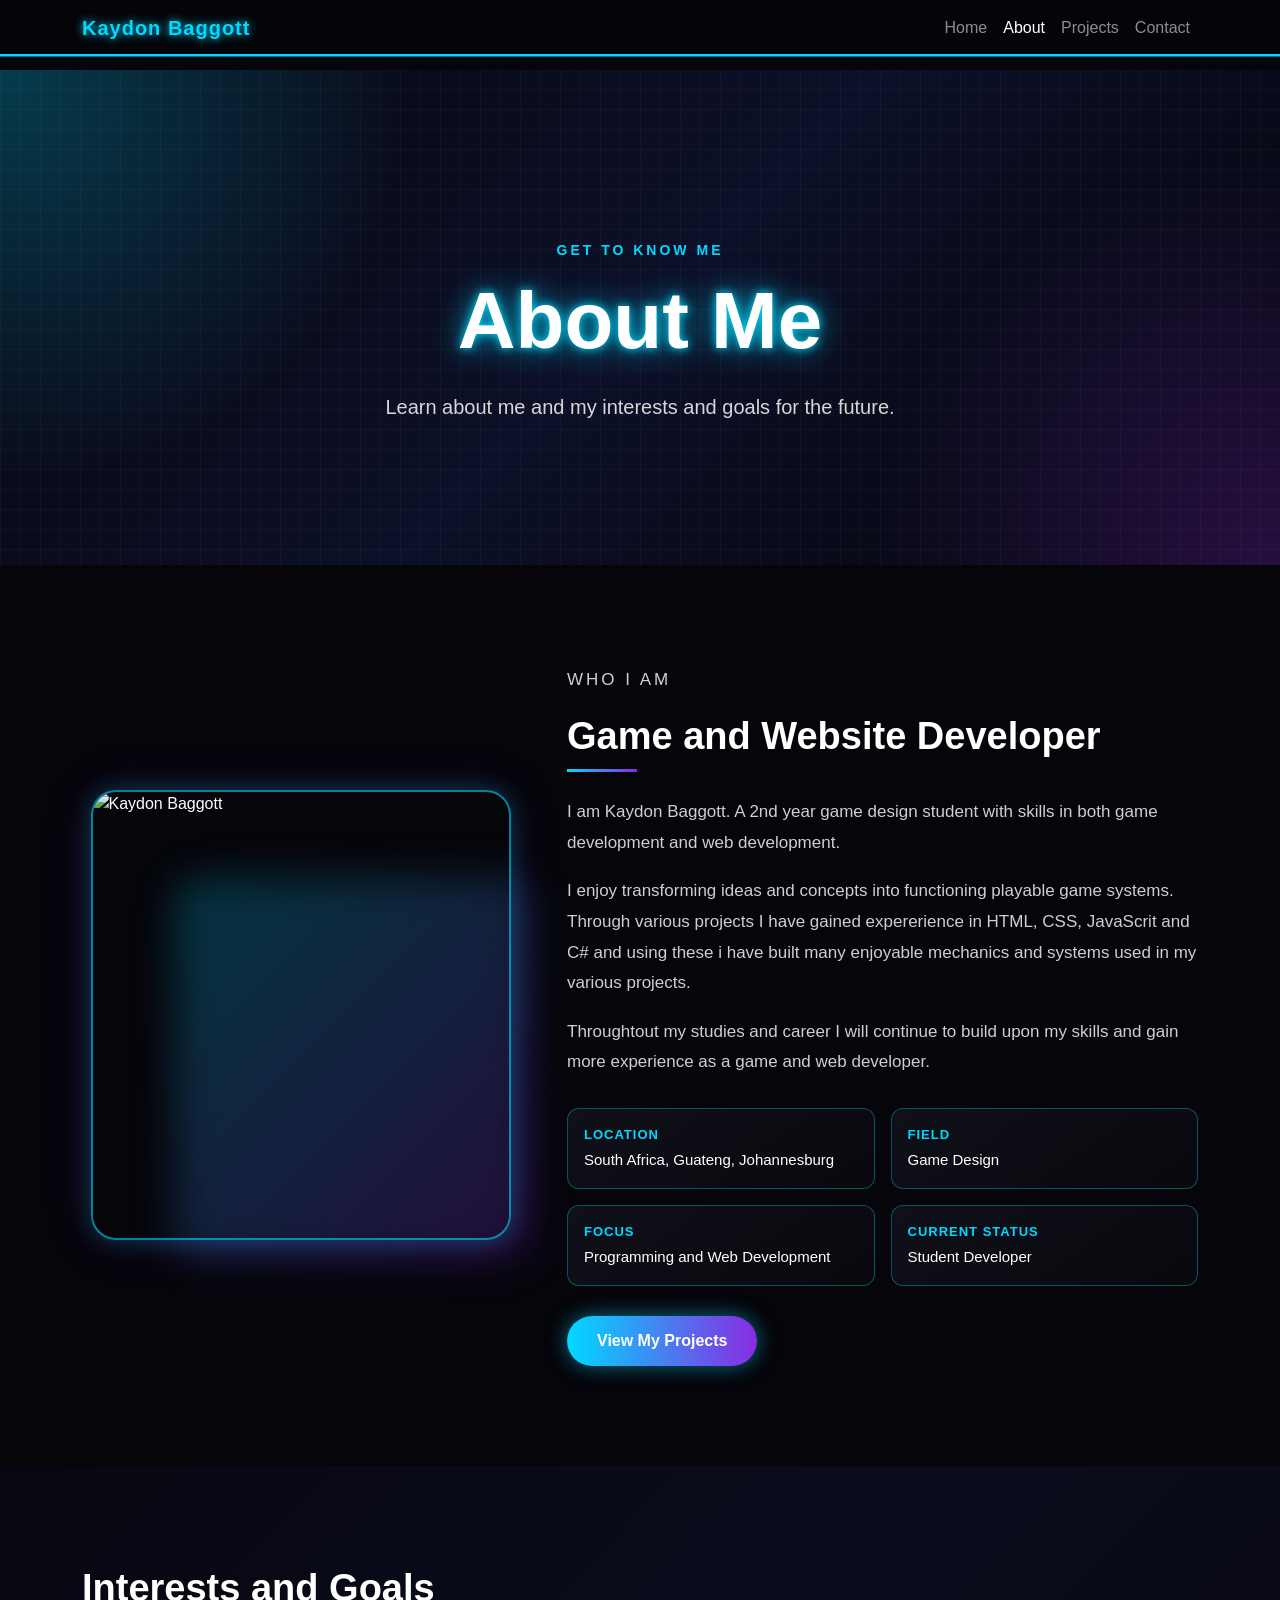
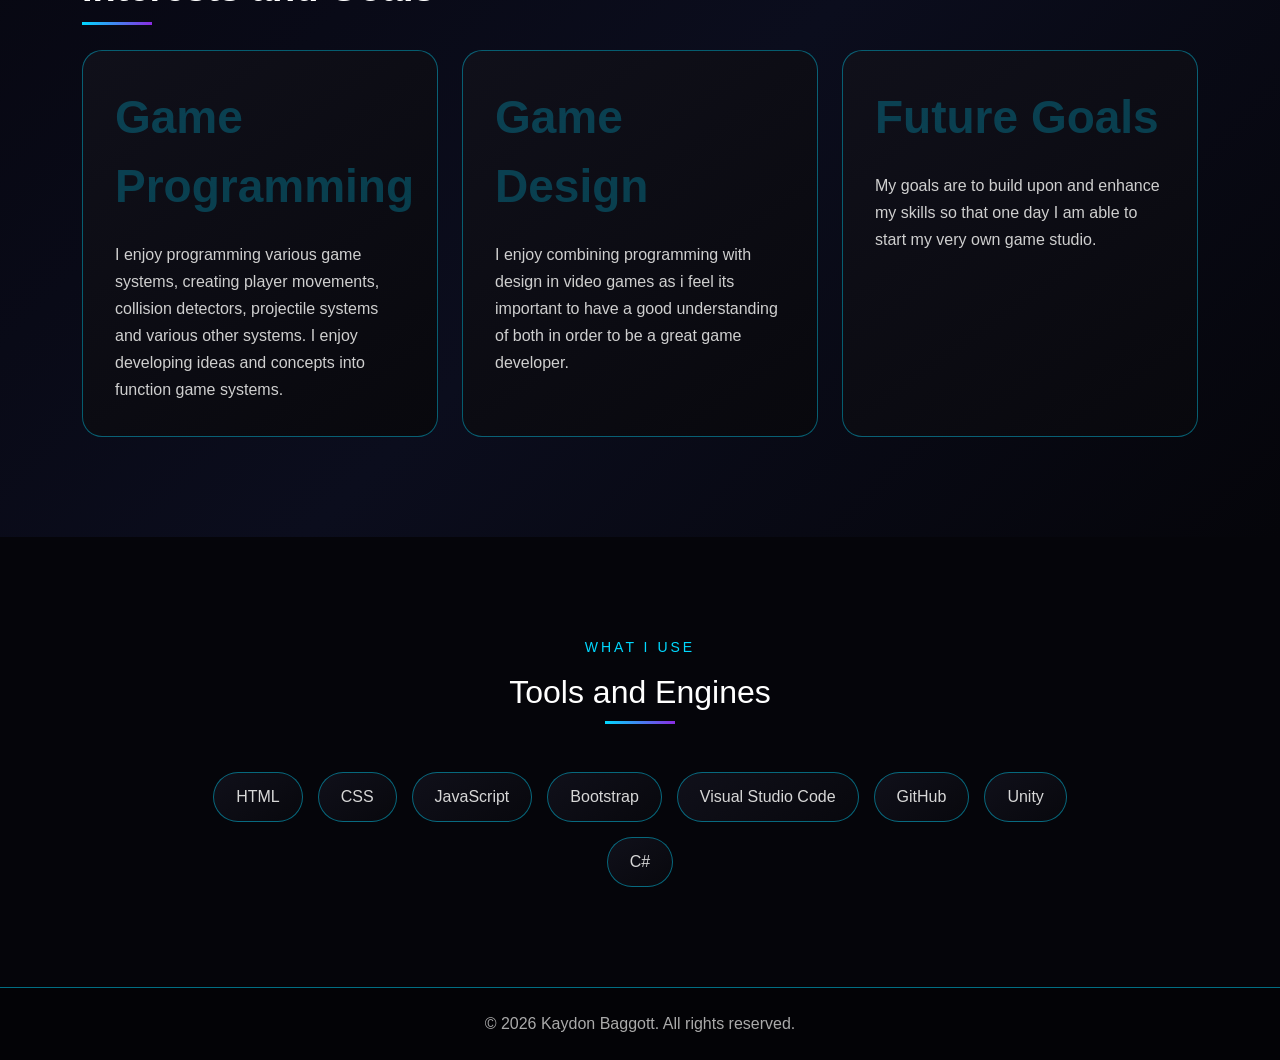
==== about.html @ 8b9bbdbb "added files" ====
<!DOCTYPE html>

<html lang="en">

<head>

    <meta charset="UTF-8">
    
    <meta name="viewport" content="width=device-width, initial-scale=1.0">

    <title>About | Kaydon Baggott</title>

    <!-- Bootstrap Reference -->

    <link href="https://cdn.jsdelivr.net/npm/bootstrap@5.3.3/dist/css/bootstrap.min.css"rel="stylesheet" >

    <!-- CSS Reference -->

    <link rel="stylesheet" href="style.css">

    <!--JavaScript Reference-->

    <script src="script.js" defer></script>

    <!--Scroll To Top Button-->

    <button id="top-button" type="button">&uArr;</button>

</head>

<body>

    <!-- Navigation Bar -->

    <nav class="navbar navbar-expand-lg navbar-dark fixed-top custom-navbar">

        <div class="container">

            <a class="navbar-brand" href="index.html">
                Kaydon Baggott
            </a>

            <button
                class="navbar-toggler"
                type="button"
                data-bs-toggle="collapse"
                data-bs-target="#navbarNav"
                aria-controls="navbarNav"
                aria-expanded="false"
                aria-label="Toggle navigation"
            >
                <span class="navbar-toggler-icon"></span>
            </button>

            <div class="collapse navbar-collapse" id="navbarNav">

                <ul class="navbar-nav ms-auto">

                    <li class="nav-item">

                        <a class="nav-link" href="index.html">
                            Home
                        </a>
                    </li>

                    <li class="nav-item">

                        <a class="nav-link active" href="about.html">
                            About
                        </a>
                    </li>

                    <li class="nav-item">

                        <a class="nav-link" href="projects.html">
                            Projects
                        </a>
                    </li>

                    <li class="nav-item">

                        <a class="nav-link" href="contact.html">
                            Contact
                        </a>
                    </li>

                </ul>

            </div>
        </div>
    </nav>


    <main>

        <!-- About Hero Section -->

        <section class="about-hero reveal">

            <div class="container">

                <p class="about-label">Get to Know Me</p>

                <h1>About Me</h1>

                <p class="about-introduction">
                   Learn about me and my interests and goals for the future.
                </p>

            </div>

        </section>


        <!-- About Section Main -->

        <section class="about-section reveal">

            <div class="container">

                <div class="row align-items-center g-5">

                    <!-- Portrait Image -->

                    <div class="col-lg-5">

                        <div class="about-image-container">

                            <img

                                src="Videos/Portrait.png"

                                alt="Kaydon Baggott"

                                class="about-image"
                            >

                            <div class="image-glow"></div>

                        </div>

                    </div>


                    <!-- About Text Section -->

                    <div class="col-lg-7 reveal">

                        <div class="about-content">

                            <p class="small-heading">Who I Am</p>

                            <h2>Game and Website Developer</h2>

                            <p>
                                I am Kaydon Baggott. A 2nd year game design student
                                with skills in both game development and web development.
                            </p>

                            <p>
                               I enjoy transforming ideas and concepts 
                                into functioning playable game systems. 
                                Through various projects I have gained expererience 
                                in HTML, CSS, JavaScrit and C# and using these i have built
                                many enjoyable mechanics and systems used in my various projects.
                            </p>

                            <p>
                                Throughtout my studies and career
                                I will continue to build upon my skills
                                and gain more experience as a game and web developer.
                            </p>

                            <div class="about-details reveal">

                                <div class="about-detail">

                                    <span class="detail-title">Location</span>

                                    <span class="detail-text">
                                        South Africa, Guateng, Johannesburg
                                    </span>

                                </div>

                                <div class="about-detail">

                                    <span class="detail-title">Field</span>

                                    <span class="detail-text">
                                        Game Design
                                    </span>

                                </div>

                                <div class="about-detail">

                                    <span class="detail-title">Focus</span>

                                    <span class="detail-text">
                                        Programming and Web Development
                                    </span>

                                </div>

                                <div class="about-detail">

                                    <span class="detail-title">Current Status</span>

                                    <span class="detail-text">
                                        Student Developer
                                    </span>
                                    
                                </div>

                            </div>

                            <a href="projects.html" class="btn main-btn">
                                View My Projects
                            </a>

                        </div>

                    </div>

                </div>

            </div>

        </section>


        <!-- Interests and Goals Section -->

        <section class="about-cards-section reveal">

            <div class="container">

                <div class="about-content">
                    <h2> Interests and Goals </h2>
                </div>

                <div class="row g-4">

                    <div class="col-md-6 col-lg-4">

                        <div class="about-card">

                            <div class="about-card-number"> Game Programming </div>

                            <p>
                                I enjoy programming various game systems,
                                creating player movements, collision detectors,
                                projectile systems and various other systems.
                                I enjoy developing ideas and concepts into function game systems.
                            </p>

                        </div>

                    </div>

                    <div class="col-md-6 col-lg-4">

                        <div class="about-card">

                            <div class="about-card-number"> Game Design </div>

                            <p>
                                I enjoy combining programming with design in video games
                                as i feel its important to have a good understanding of both
                                in order to be a great game developer.
                            </p>

                        </div>

                    </div>

                    <div class="col-md-6 col-lg-4">

                        <div class="about-card">

                            <div class="about-card-number"> Future Goals </div>

                            <p>
                                My goals are to build upon and enhance my skills
                                so that one day I am able to start my very own
                                game studio. 
                            </p>

                        </div>

                    </div>

                </div>

            </div>

        </section>


        <!-- Tools and Engines Section -->

        <section class="tools-section">

            <div class="container">

                <div class="text-center mb-5">

                    <p class="small-heading">What I Use</p>

                    <h2 class="text-center">
                        Tools and Engines
                    </h2>

                </div>

                <div class="tools-list reveal">

                    <span>HTML</span>
                    <span>CSS</span>
                    <span>JavaScript</span>
                    <span>Bootstrap</span>
                    <span>Visual Studio Code</span>
                    <span>GitHub</span>
                    <span>Unity</span>
                    <span>C#</span>
                    
                </div>

            </div>

        </section>

    </main>

<!--Footer Section-->

    <footer class="text-center py-4">

        <p>
            &copy; 2026 Kaydon Baggott. All rights reserved.
        </p>

    </footer>

<!--Bootstrap Reference-->

    <script>
        src="https://cdn.jsdelivr.net/npm/bootstrap@5.3.3/dist/js/bootstrap.bundle.min.js"
    </script>

</body>
</html>
---- style.css ----
/*Removes default spacing from all elements and includes padding and borders in element size*/
*{
    margin: 0;
    padding: 0;
    box-sizing: border-box;
}

/*Styles the overall page background, text, font and navbar spacing*/
body{
    background-color: #05050a;
    color: white;
    font-family: Ariel, sans-serif;
    padding-top: 70px;
}

/*Styles the navigation bar*/

.custom-navbar{
    background: rgb(5,5,10,0.95);
    border-bottom: 1px solid rgba(0,217,255,0.5);
    backdrop-filter: blur(10px);
}

.navbar-brand{
    color: #00d9ff;
    font-weight: bold;
    letter-spacing: 1px;
    text-shadow: 0 0 10px #00d9ff;
}

.nav-link::after{
    content: "";
    width: 0;
    height: 2px;
    background-color:#00d9ff;
    position: absolute;
    left: 0;
    bottom: 0;
    transition:0.3s;
}

.nav-link:hover::after{
    width: 100%;
}

.nav-link.active::after{
    width: 100%;
}

/*Styles the homepage hero section*/

.hero-section{
    min-height: 90vh;
    background:
    radial-gradient(circle at top left, rgba(0,217,255,0.25), transparent 30%),
    radial-gradient(circle at bottom right, rgba(138,43,226,0.25), transparent 30%),
    linear-gradient(135deg, #070711, #0c1028, #05050a);
    position: relative;
    overflow: hidden;
}

.hero-section::before{
    content: "";
    position: absolute;
    inset: 0;
    background-image:
        linear-gradient(0deg, rgba(255,255,255,0.03) 1px, transparent 1px),
        linear-gradient(90deg, rgba(255,255,255,0.03) 1px, transparent 1px);
    background-size: 20px 20px;
}

.hero-section .container{
    position: relative;
    z-index: 2;
}

.small-heading{
    color: #00d9ff;
    text-transform: uppercase;
    letter-spacing: 3px;
    font-size: 14px;
    margin-bottom: 15px;
}

.hero-section h1{
    font-size: 64px;
    font-weight: 900;
    color: #ffffff;
    text-shadow: 0 0 10px #00d9ff, 0 0 30px rgb(0,217,255,0.8);
}

.hero-section .lead{
    color: #d7d7d7;
    font-size: 22px;
    margin-top: 20px;
}

/*Styles the Buttons*/

.main-btn{
    background: linear-gradient(90deg, #00d9ff, #8a2be2);
    color: white;
    font-weight: bold;
    border: none;
    padding: 13px 30px;
    border-radius: 30px;
    box-shadow: 0 0 20px rgba(0,217,255,0.5);
    transition: 0.3s;
}

.main-btn:hover{
    color: white;
    transform: translateY(-3px) scale(1.03);
    box-shadow: 0 0 30px rgba(0,217,255,0.9);
}

.outline-btn{
    border: 1px solid #00d9ff;
    color: #00d9ff;
    padding: 10px 24px;
    border-radius: 30px;
    transition: 0.3s;
}

.outline-btn:hover{
    background-color: #00d9ff;
    color: black;
    box-shadow: 0 0 20px rgba(0,217,255,0.7)
}

/*Section Styling*/

section{
    position: relative;
}

h2{
    color: white;
    font_weight: bold;
}

h2::after{
    content:"";
    display: block;
    width: 70px;
    height: 3px;
    background: linear-gradient(90deg, #00d9ff, #8a2be2);
    margin-top: 10px;
}

.text-center h2::after{
    margin: 10px auto 0;
}

h2.text-center::after{
    margin: 10px auto 0;
}

/*Information Box Styling*/

.info-box{
    background: rgb(20, 20, 33);
    border: 1px solid rgba(0,217,255,0.6);
    border-radius: 20px;
    padding: 35px;
    box-shadow: 0 0 25px rgba(0,217,255,0.35);
    transition: 0.3s;
}

.info-box:hover{
    transform: translateY(-5px);
    box-shadow: 0 0 30px rgba(0,217,255,0.45)
}

.info-box h3{
    color: #00d9ff;
}

.info-box p{
    color: white;
}

/*Skills Section Styling*/

.skill-card{
    background: linear-gradient(145deg, #10101a, #08080d);
    border: 1px solid rgba(0,217,255,0.45);
    border-radius: 20px;
    padding: 30px 20px;
    min-height: 180px;
    text-align: center;
    transition: 0.3s;
    position: relative;
    overflow: hidden;
}

.skill-card::before{
    content:"";
    position: absolute;
    width: 80px;
    height: 80px;
    background: rgba(0,217,255,0.15);
    border-radius: 50%;
    top: -30px;
    right: -30px;
}

.skill-card h4{
    color: #00d9ff;
    font-weight: bold;
    margin-bottom: 12px;
}

.skill-card p{
    color: #cfcfcf;
}

.skill-card::hover{
    transform: translateY(-10px);
    border-color: #00d9ff;
    box-shadow: 0 0 25px rgba(0,217,255,0.45);
}

/*Footer Styling*/

footer{
    background-color: #030306;
    color: #aaa;
    border-top: 1px solid rgba(0,217,255,0.5);
}

footer p{
    margin: 0;
}

/*Changes Styling dependant on Screen*/

@media screen and (max-width: 768px){

    .hero-section h1{
        font-size: 40px;
    }

    .hero-section .lead{
        font-size: 18px;
    }

    .hero-section{
        min-height: 75vh;
    }

    .nav-link{
        margin-left: 0;
        margin-top: 10px;
    }
}

/* PRODUCT PAGE STYLING*/

/*Styles the projects page hero section*/

.projects-hero {
    padding: 150px 8% 70px;
    text-align: center;
}

.projects-label {
    margin-bottom: 12px;
    font-size: 15px;
    font-weight: bold;
    letter-spacing: 3px;
    text-transform: uppercase;
    color: #8c7bff;
    text-shadow: 0 0 10px #8c7bff, 0 0 30px #7560fc
}

.projects-hero h1 {
    font-size: 64px;
    font-weight: 900;
    color: #ffffff;
    text-shadow: 0 0 10px #00d9ff, 0 0 30px rgb(0,217,255,0.8);
}

/*Styles the introductory paragraph*/

.projects-introduction {
    max-width: 550px;
    margin: 0 auto;
    color: white;
}

.projects-section {
    padding: 20px 8% 100px;
}

/*Creates a two-column grid for the project cards*/

.projects-grid {
    max-width: 1200px;
    margin: 0 auto;
    display: grid;
    grid-template-columns: repeat(2, minmax(0, 1fr));
    gap: 35px;
}

/*Styles project cards*/

.project-card {
    overflow: hidden;
    background-color: #15151d;
    border: 1px solid rgba(255, 255, 255, 0.08);
    border-radius: 20px;
    transition:
        transform 0.3s ease,
        border-color 0.3s ease,
        box-shadow 0.3s ease;
}

.project-card:hover {
    transform: translateY(-8px);
    border-color: rgba(140, 123, 255, 0.55);
    box-shadow: 0 20px 45px rgba(0, 0, 0, 0.35);
}

/* Styles the project videos */

.project-video {
    height: 300px;
    overflow: hidden;
    position: relative;
    background-color: #08080d;
    border-bottom: 1px solid rgba(0, 217, 255, 0.25);
}

.project-video video {
    width: 100%;
    height: 100%;
    display: block;
    object-fit: fill;
    transition:
        transform 0.4s ease,
        filter 0.4s ease;
}

.project-card:hover .project-video video {
    transform: scale(1.04);
    filter: brightness(1.1);
}

.project-content {
    padding: 30px;
}

/*Styles the project card content*/

.project-content h2 {
    margin-bottom: 15px;
    font-size: 28px;
    text-shadow: 0 0 10px rgba(140, 123, 255, 0.55),
                 0 0 10px rgba(140, 123, 255, 0.55),
                 0 0 30px rgba(140, 123, 255, 0.55)
}

.project-content h3 {
    margin-bottom: 15px;
    font-size: 15px;
}

.project-description {
    margin-bottom: 22px;
    line-height: 1.7;
    color: #a8a8b3;
}

.project-tags {
    margin-bottom: 24px;
    gap: 9px;
}

.project-tags span {
    padding: 7px 12px;
    font-size: 15px;
    color: #c9c2ff;
    background-color: rgba(140, 123, 255, 0.12);
    border: 1px solid rgba(140, 123, 255, 0.25);
    border-radius: 20px;
}

.project-features {
    margin-bottom: 27px;
}

.project-features p {
    position: relative;
    margin-bottom: 10px;
    padding-left: 20px;
    font-size: 14px;
    color: #bcbcc5;
}

.project-features p::before {
    content: "•";
    position: absolute;
    left: 2px;
    color: #8c7bff;
}

.project-button {
    padding: 12px 20px;
    display: inline-block;
    font-size: 0.9rem;
    font-weight: bold;
    text-decoration: none;
    border-radius: 8px;
    transition:
        transform 0.25s ease,
        background-color 0.25s ease,
        border-color 0.25s ease;
}

.project-button:hover {
    transform: translateY(-2px);
}

.primary-button {
    color: white;
    background-color: #7c68ff;
    border: 1px solid #7c68ff;
}

/* Changes the main project button colour when hovered */
.primary-button:hover {
    background-color: #9383ff;
    border-color: #9383ff;
}

/* Changes Styling dependant on Screen*/

@media (max-width: 850px) {
    .projects-grid {
        grid-template-columns: 1fr;
    }
}

@media (max-width: 600px) {

    .projects-hero {
        padding: 120px 6% 55px;
    }

    .projects-section {
        padding: 10px 6% 70px;
    }

    .project-image {
        height: 220px;
    }

    .project-content {
        padding: 23px;
    }

    .project-links {
        flex-direction: column;
    }

    .project-button {
        width: 100%;
        text-align: center;
    }
}

/*ABOUT PAGE STYLING*/

/* Styles the main hero */

.about-hero {
    min-height: 55vh;
    padding: 100px 8% 70px;
    display: flex;
    align-items: center;
    text-align: center;

    background:
        radial-gradient(
            circle at top left,
            rgba(0, 217, 255, 0.25),
            transparent 30%
        ),
        radial-gradient(
            circle at bottom right,
            rgba(138, 43, 226, 0.25),
            transparent 30%
        ),
        linear-gradient(
            135deg,
            #070711,
            #0c1028,
            #05050a
        );

    position: relative;
    overflow: hidden;
}

.about-hero::before {
    content: "";
    position: absolute;
    inset: 0;

    background-image:
        linear-gradient(
            0deg,
            rgba(255, 255, 255, 0.03) 1px,
            transparent 1px
        ),
        linear-gradient(
            90deg,
            rgba(255, 255, 255, 0.03) 1px,
            transparent 1px
        );

    background-size: 20px 20px;
    pointer-events: none;
}

.about-hero .container {
    position: relative;
    z-index: 2;
}

.about-label {
    margin-bottom: 12px;
    color: #00d9ff;
    font-size: 14px;
    font-weight: bold;
    letter-spacing: 3px;
    text-transform: uppercase;
}

/* Styles the main About page */
.about-hero h1 {
    margin-bottom: 20px;
    color: white;
    font-size: clamp(44.8px, 7vw, 80px);
    font-weight: 900;

    text-shadow:
        0 0 10px #00d9ff,
        0 0 30px rgba(0, 217, 255, 0.8);
}

.about-introduction {
    max-width: 680px;
    margin: 0 auto;
    color: #d7d7d7;
    font-size: 20px;
    line-height: 1.8;
}

.about-section {
    padding: 100px 0;
    background-color: #05050a;
}

.about-image-container {
    max-width: 420px;
    margin: 0 auto;
    position: relative;
}

/* Styles the portrait image */

.about-image {
    width: 100%;
    min-height: 450px;
    display: block;
    object-fit: cover;

    border: 2px solid rgba(0, 217, 255, 0.6);
    border-radius: 25px;

    position: relative;
    z-index: 2;

    box-shadow:
        0 0 25px rgba(0, 217, 255, 0.25),
        0 0 50px rgba(138, 43, 226, 0.15);
}

.image-glow {
    width: 85%;
    height: 85%;
    position: absolute;
    right: -20px;
    bottom: -20px;

    background: linear-gradient(
        135deg,
        rgba(0, 217, 255, 0.45),
        rgba(138, 43, 226, 0.45)
    );

    border-radius: 25px;
    filter: blur(20px);
    opacity: 0.5;
}

/* Styles the heading in the About content */
.about-content h2 {
    margin-bottom: 25px;
    font-size: 38px;
    font-weight: bold;
    text-shadow: 0 0 10 rgba(0, 217, 255, 0.45),
                 0 0 10 rgba(0, 217, 255, 0.45),
                 0 0 30 rgba(0, 217, 255, 0.45);
}

.about-content p {
    margin-bottom: 18px;
    color: #cfcfcf;
    font-size: 17px;
    line-height: 1.8;
}

/* Styles Deials box */
.about-details {
    margin: 30px 0;
    display: grid;
    grid-template-columns: repeat(2, 1fr);
    gap: 16px;
}

.about-detail {
    padding: 16px;
    display: flex;
    flex-direction: column;

    background: linear-gradient(
        145deg,
        #10101a,
        #08080d
    );

    border: 1px solid rgba(0, 217, 255, 0.35);
    border-radius: 12px;
}

.detail-title {
    margin-bottom: 5px;
    color: #00d9ff;
    font-size: 13px;
    font-weight: bold;
    letter-spacing: 1px;
    text-transform: uppercase;
}

.detail-text {
    color: #ffffff;
    font-size: 15px;
}

/* Styles the about cards section */
.about-cards-section {
    padding: 100px 0;
    background:
        linear-gradient(
            135deg,
            #070711,
            #0b0d1d,
            #05050a
        );
}

.about-card {
    height: 100%;
    padding: 32px;

    background: linear-gradient(
        145deg,
        #10101a,
        #08080d
    );

    border: 1px solid rgba(0, 217, 255, 0.4);
    border-radius: 20px;

    position: relative;
    overflow: hidden;

    transition:
        transform 0.3s ease,
        border-color 0.3s ease,
        box-shadow 0.3s ease;
}

.about-card:hover {
    transform: translateY(-8px);
    border-color: #00d9ff;

    box-shadow:
        0 0 30px rgba(0, 217, 255, 0.3);
}

.about-card-number {
    margin-bottom: 20px;
    color: rgba(0, 217, 255, 0.25);
    font-size: 46px;
    font-weight: 900;
}

.about-card h3 {
    margin-bottom: 15px;
    color: #00d9ff;
    font-size: 23px;
}

.about-card p {
    margin: 0;
    color: #cfcfcf;
    line-height: 1.7;
}

/* Styles the Tools and Engines Section */

.tools-section {
    padding: 100px 0;
    background-color: #05050a;
}


.tools-list {
    max-width: 900px;
    margin: 0 auto;
    display: flex;
    flex-wrap: wrap;
    justify-content: center;
    gap: 15px;
}


.tools-list span {
    padding: 12px 22px;

    color: #d7d7d7;
    background: linear-gradient(
        145deg,
        #10101a,
        #08080d
    );

    border: 1px solid rgba(0, 217, 255, 0.45);
    border-radius: 30px;

    transition:
        transform 0.3s ease,
        color 0.3s ease,
        border-color 0.3s ease,
        box-shadow 0.3s ease;
}

.tools-list span:hover {
    color: #ffffff;
    transform: translateY(-4px);
    border-color: #00d9ff;

    box-shadow:
        0 0 18px rgba(0, 217, 255, 0.35);
}

/* Changes Style dependaing on Screen */

@media screen and (max-width: 991px) {
    .about-content {
        text-align: center;
    }

    .about-content h2::after {
        margin-left: auto;
        margin-right: auto;
    }

    .about-details {
        text-align: left;
    }
}

@media screen and (max-width: 600px) {
    .about-hero {
        min-height: 45vh;
        padding: 80px 6% 55px;
    }

    .about-introduction {
        font-size: 17px;
    }

    .about-section {
        padding: 70px 0;
    }

    .about-cards-section {
        padding: 70px 0;
    }

    .tools-section {
        padding: 70px 0;
    }

    .about-image {
        min-height: 340px;
    }

    .about-content h2 {
        font-size: 30px;
    }

    .about-details {
        grid-template-columns: 1fr;
    }

    .tools-list span {
        padding: 10px 17px;
        font-size: 14px;
    }
}

/*CONTACT PAGE STYLING*/


/*Styles the Hero Section*/

.contact-hero {
    min-height: 55vh;
    padding: 100px 8% 70px;
    display: flex;
    align-items: center;
    text-align: center;

    background:
        radial-gradient(
            circle at top left,
            rgba(0, 217, 255, 0.25),
            transparent 30%
        ),
        radial-gradient(
            circle at bottom right,
            rgba(138, 43, 226, 0.25),
            transparent 30%
        ),
        linear-gradient(
            135deg,
            #070711,
            #0c1028,
            #05050a
        );

    position: relative;
    overflow: hidden;
}

.contact-hero::before {
    content: "";
    position: absolute;
    inset: 0;

    background-image:
        linear-gradient(
            0deg,
            rgba(255, 255, 255, 0.03) 1px,
            transparent 1px
        ),
        linear-gradient(
            90deg,
            rgba(255, 255, 255, 0.03) 1px,
            transparent 1px
        );

    background-size: 20px 20px;
    pointer-events: none;
}

.contact-hero .container {
    position: relative;
    z-index: 2;
}

.contact-label {
    margin-bottom: 12px;
    color: #00d9ff;
    font-size: 14px;
    font-weight: bold;
    letter-spacing: 3px;
    text-transform: uppercase;
}

.contact-hero h1 {
    margin-bottom: 20px;
    color: white;
    font-size: clamp(44.8px, 7vw, 80px);
    font-weight: 900;

    text-shadow:
        0 0 10px #00d9ff,
        0 0 30px rgba(0, 217, 255, 0.8);
}

.contact-introduction {
    max-width: 700px;
    margin: 0 auto;
    color: #d7d7d7;
    font-size: 20px;
    line-height: 1.8;
}


/*Styles the Information Section*/

.contact-section {
    padding: 100px 0;
    background-color: #05050a;
}

.contact-information h2 {
    margin-bottom: 25px;
    color: white;
    font-size: 38px;
    font-weight: bold;
}

.contact-description {
    margin-bottom: 35px;
    color: #cfcfcf;
    font-size: 17px;
    line-height: 1.8;
}


/*Styles the details cards*/

.contact-detail-card {
    margin-bottom: 18px;
    padding: 20px;
    display: flex;
    align-items: center;
    gap: 18px;

    background: linear-gradient(
        145deg,
        #10101a,
        #08080d
    );

    border: 1px solid rgba(0, 217, 255, 0.35);
    border-radius: 15px;

    transition:
        transform 0.3s ease,
        border-color 0.3s ease,
        box-shadow 0.3s ease;
}

.contact-detail-card:hover {
    transform: translateX(6px);
    border-color: #00d9ff;

    box-shadow:
        0 0 20px rgba(0, 217, 255, 0.25);
}

.contact-icon {
    width: 52px;
    height: 52px;
    flex-shrink: 0;
    display: flex;
    align-items: center;
    justify-content: center;

    color: #ffffff;
    background: linear-gradient(
        135deg,
        #00d9ff,
        #8a2be2
    );

    border-radius: 50%;
    font-size: 15px;
    font-weight: bold;

    box-shadow:
        0 0 15px rgba(0, 217, 255, 0.4);
}

.contact-detail-title {
    margin: 0 0 4px;
    color: #00d9ff;
    font-size: 13px;
    font-weight: bold;
    letter-spacing: 1px;
    text-transform: uppercase;
}

.contact-detail-text {
    margin: 0;
    color: #ffffff;
}

.contact-detail-link {
    color: #ffffff;
    text-decoration: none;
    transition: color 0.3s ease;
}

.contact-detail-link:hover {
    color: #00d9ff;
}


/*Styles the Contact Form*/

.contact-form-container {
    padding: 40px;

    background: linear-gradient(
        145deg,
        #10101a,
        #08080d
    );

    border: 1px solid rgba(0, 217, 255, 0.45);
    border-radius: 22px;

    box-shadow:
        0 0 30px rgba(0, 217, 255, 0.15);
}

.contact-form-container h2 {
    margin-bottom: 10px;
    color: white;
    font-size: 32px;
    font-weight: bold;
}

.contact-form-container > p {
    margin-bottom: 30px;
    color: #bcbcbc;
}

.contact-form label {
    margin-bottom: 9px;
    display: block;
    color: #00d9ff;
    font-size: 14px;
    font-weight: bold;
}

.contact-form input {
    width: 100%;
    padding: 14px 16px;

    color: #ffffff;
    background-color: #08080d;

    border: 1px solid rgba(255, 255, 255, 0.15);
    border-radius: 10px;
    outline: none;

    transition:
        border-color 0.3s ease,
        box-shadow 0.3s ease;
}

.contact-form textarea {
    width: 100%;
    padding: 14px 16px;

    color: #ffffff;
    background-color: #08080d;

    border: 1px solid rgba(255, 255, 255, 0.15);
    border-radius: 10px;
    outline: none;

    transition:
        border-color 0.3s ease,
        box-shadow 0.3s ease;
}

.contact-form input::placeholder {
    color: #72727c;
}

.contact-form textarea::placeholder {
    color: #72727c;
}

.contact-form input:focus {
    border-color: #00d9ff;

    box-shadow:
        0 0 12px rgba(0, 217, 255, 0.25);
}

.contact-form textarea:focus {
    border-color: #00d9ff;

    box-shadow:
        0 0 12px rgba(0, 217, 255, 0.25);
}

.contact-form textarea {
    resize: vertical;
    min-height: 160px;
}


/*Styles the submit button*/

.contact-submit-button {
    width: 100%;
    padding: 14px 30px;

    color: white;
    background: linear-gradient(
        90deg,
        #00d9ff,
        #8a2be2
    );

    border: none;
    border-radius: 30px;

    font-weight: bold;

    box-shadow:
        0 0 20px rgba(0, 217, 255, 0.4);

    transition:
        transform 0.3s ease,
        box-shadow 0.3s ease;
}

.contact-submit-button:hover {
    transform: translateY(-3px);

    box-shadow:
        0 0 30px rgba(0, 217, 255, 0.7);
}


/*Changes styling based on screen*/

@media screen and (max-width: 991px) {
    .contact-information {
        text-align: center;
    }

    .contact-information h2::after {
        margin-left: auto;
        margin-right: auto;
    }

    .contact-detail-card {
        text-align: left;
    }

    .contact-availability {
        text-align: left;
    }
}

@media screen and (max-width: 600px) {
    .contact-hero {
        min-height: 45vh;
        padding: 80px 6% 55px;
    }

    .contact-introduction {
        font-size: 17px;
    }

    .contact-section {
        padding: 70px 0;
    }

    .contact-information h2 {
        font-size: 30px;
    }

    .contact-form-container {
        padding: 25px 20px;
    }

    .contact-detail-card {
        padding: 16px;
    }

    .contact-icon {
        width: 45px;
        height: 45px;
    }
}


/*Scroll Reveal Animation*/

.reveal {
    opacity: 0;
    transform: translateY(40px);
    transition: opacity 0.8s ease, transform 0.8s ease;
}

.reveal.show {
    opacity: 1;
    transform: translateY(0);
}


/*Welcome Animation*/

#typing-text::after {
    content: "";
    margin-left: 4px;
    color: #00d9ff;
    animation: blink 0.7s infinite;
}

@keyframes blink {
    50% {
        opacity: 0;
    }
}


/*Back To Top Animation*/

#top-button {
    position: fixed;
    right: 25px;
    bottom: 25px;
    width: 48px;
    height: 48px;

    display: none;

    color: white;
    background: linear-gradient(135deg, #00d9ff, #8a2be2);

    border: none;
    border-radius: 50%;

    font-size: 22px;
    cursor: pointer;
    z-index: 1000;

    box-shadow: 0 0 20px rgba(0, 217, 255, 0.5);
    transition: 0.3s;
}

#top-button:hover {
    transform: translateY(-4px);
    box-shadow: 0 0 30px rgba(0, 217, 255, 0.8);
}
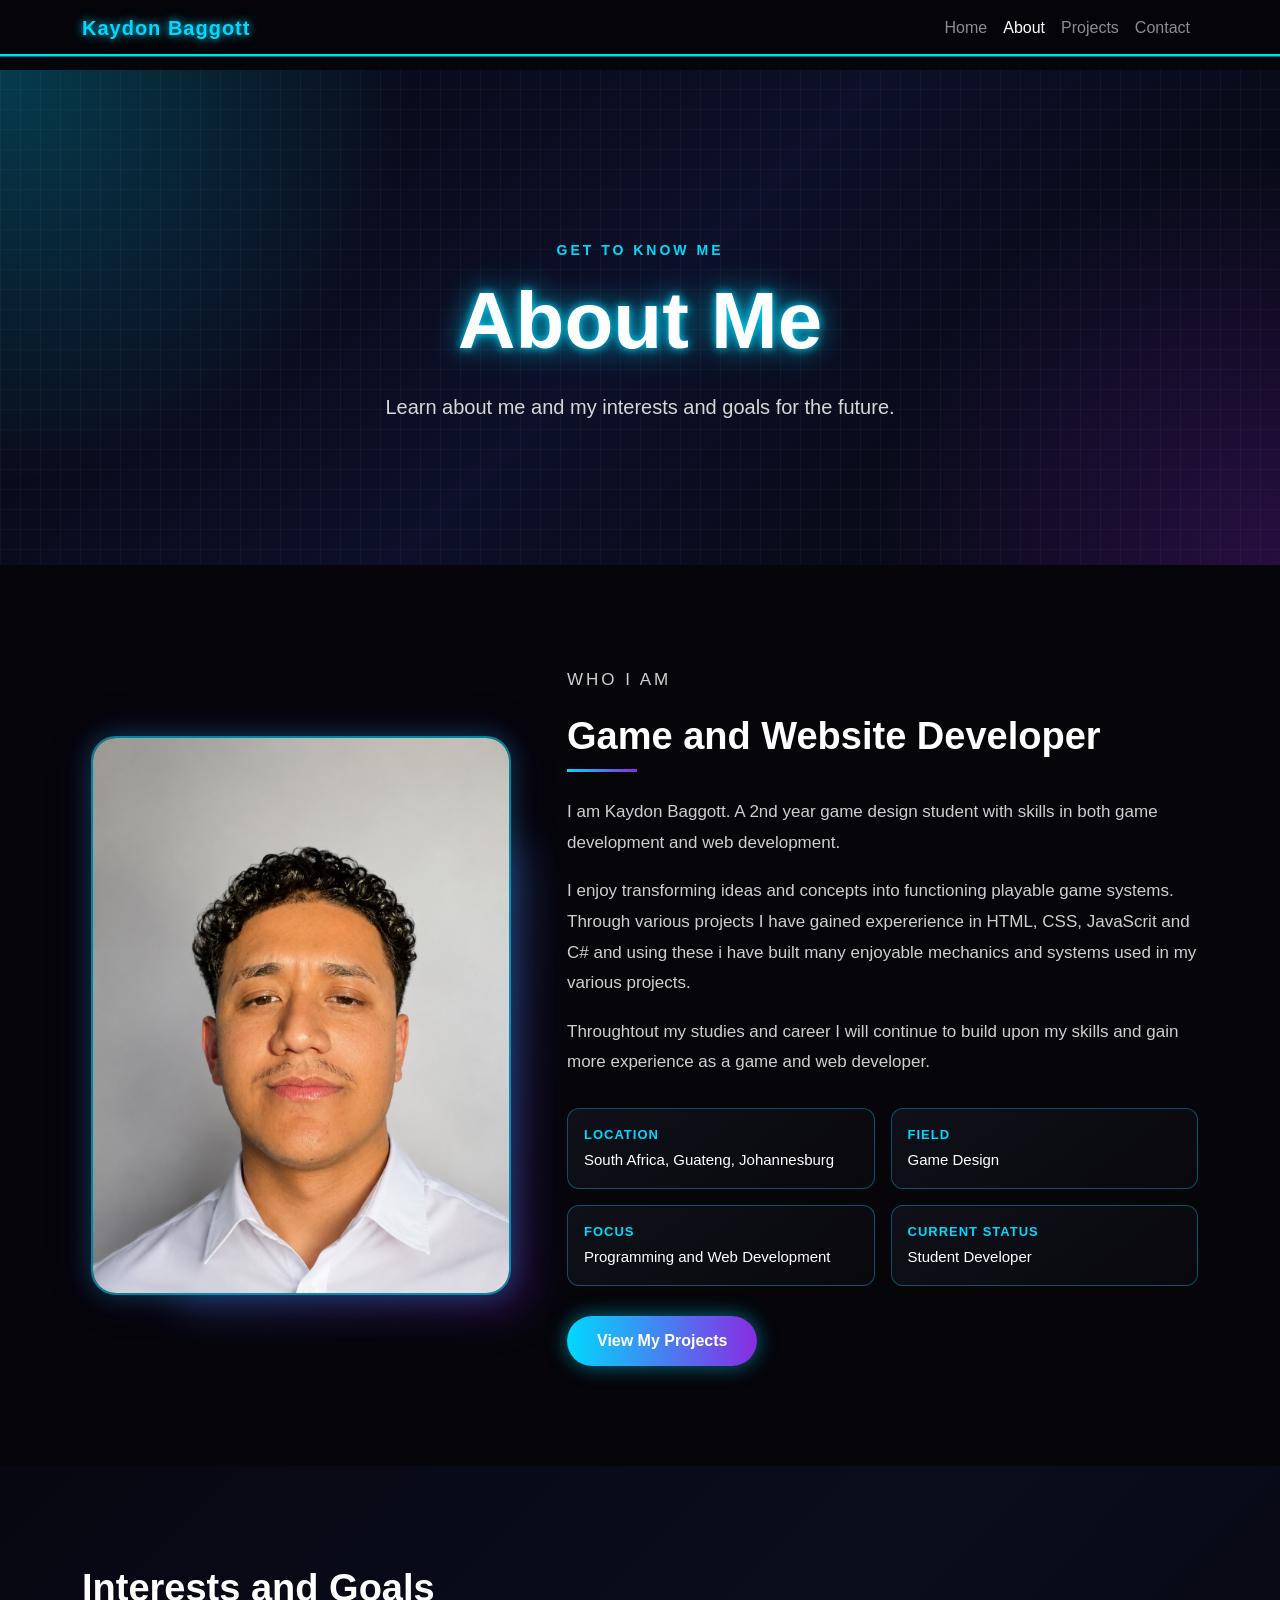
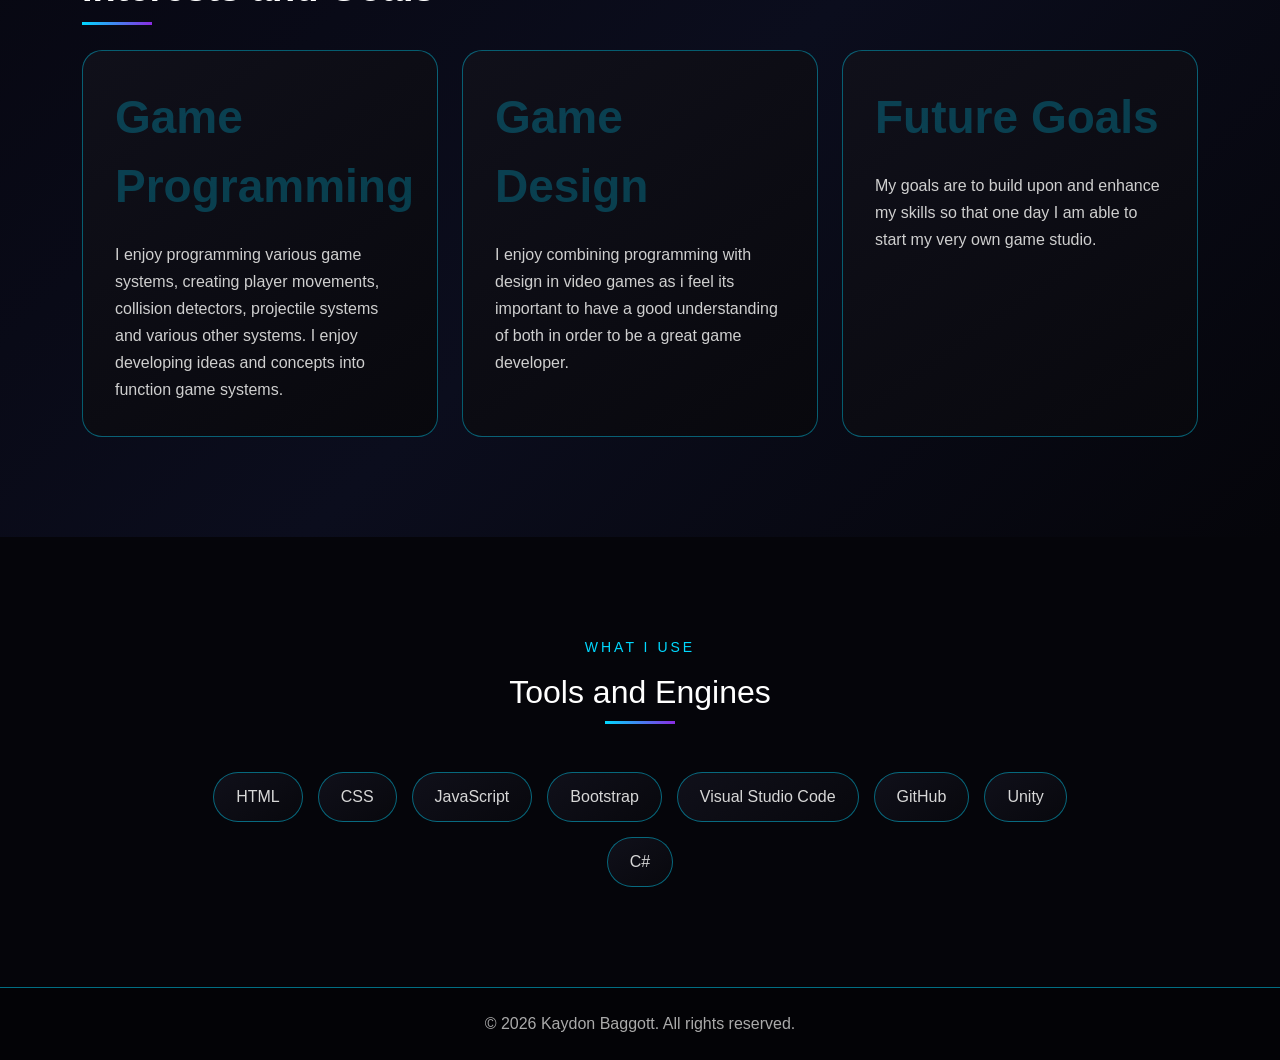
==== commit 02d3b55f: "Update about.html for structure and image path Fixed HTML structure and corrected image source path." ====
--- a/about.html
+++ b/about.html
@@ -128,7 +128,7 @@
 
                             <img
 
-                                src="Videos/Portrait.png"
+                                src="Portrait.png"
 
                                 alt="Kaydon Baggott"
 
@@ -350,4 +350,4 @@
     </script>
 
 </body>
-</html>+</html>
